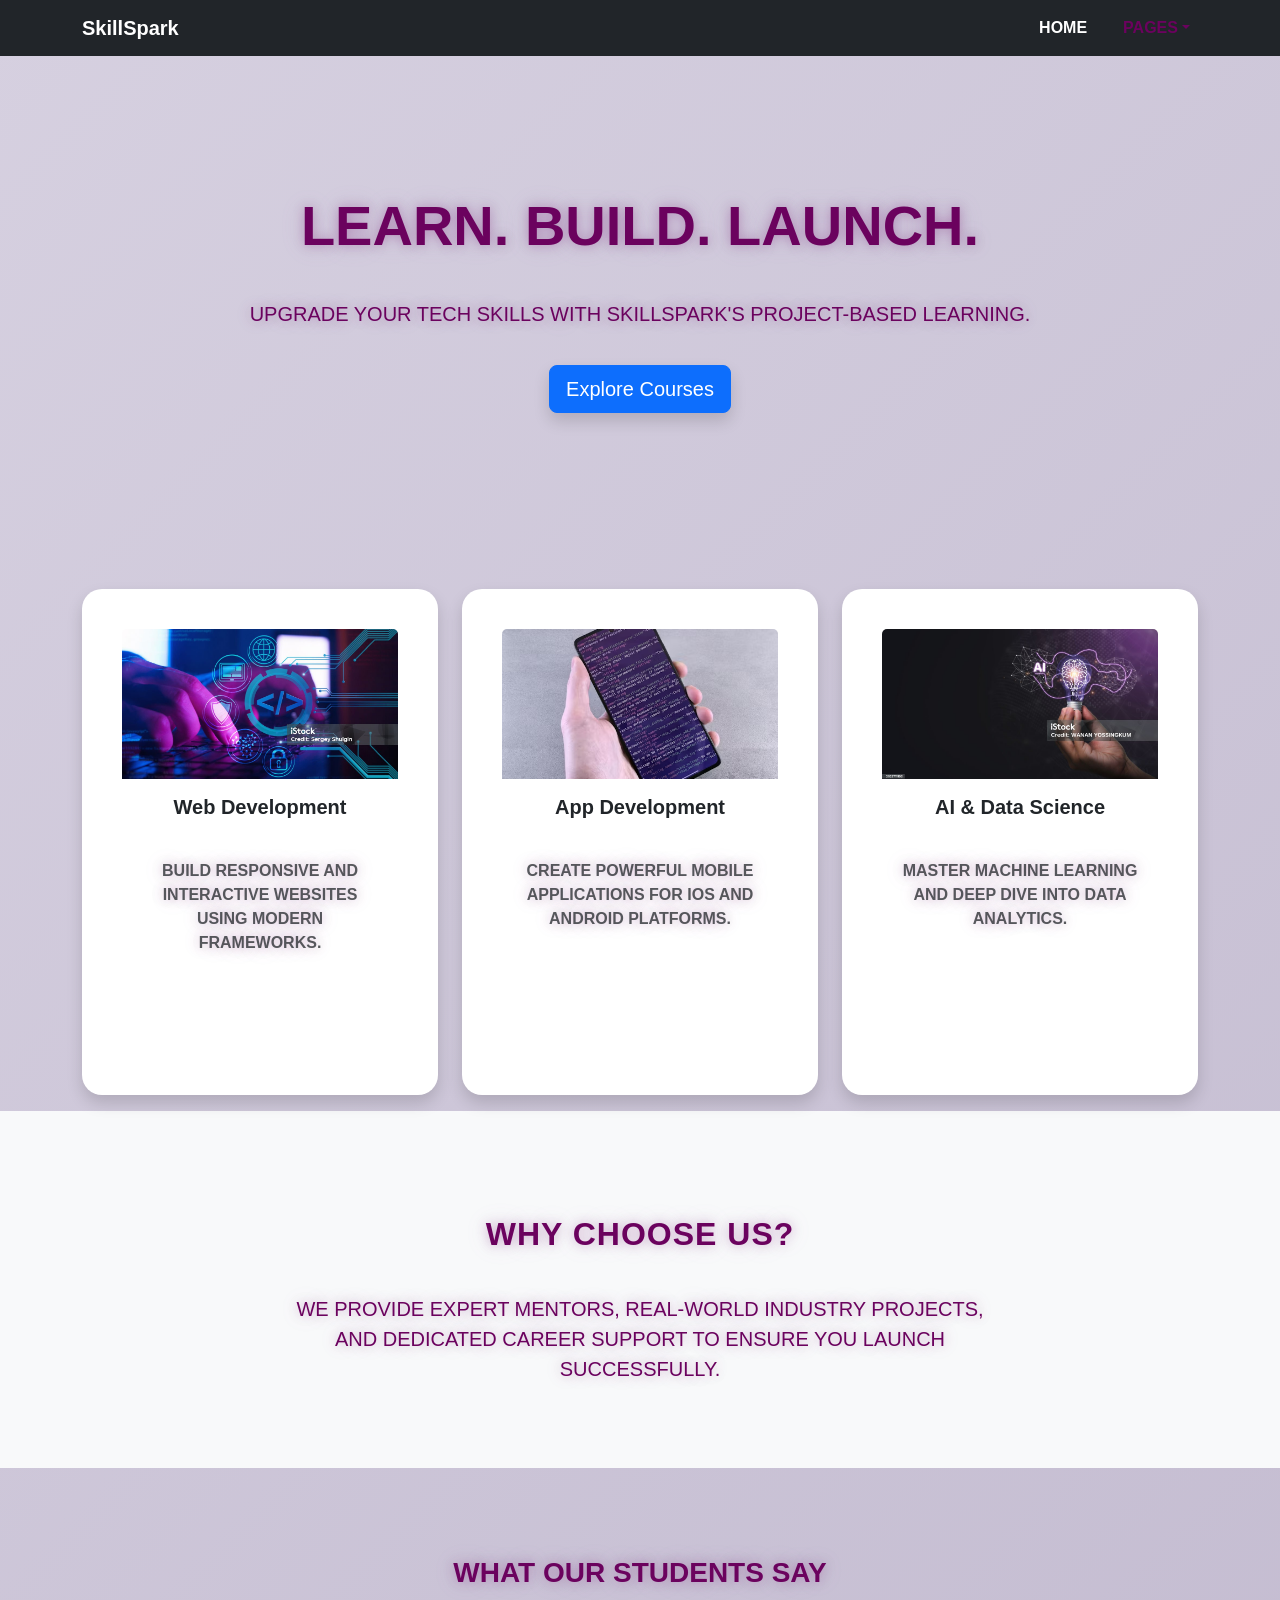
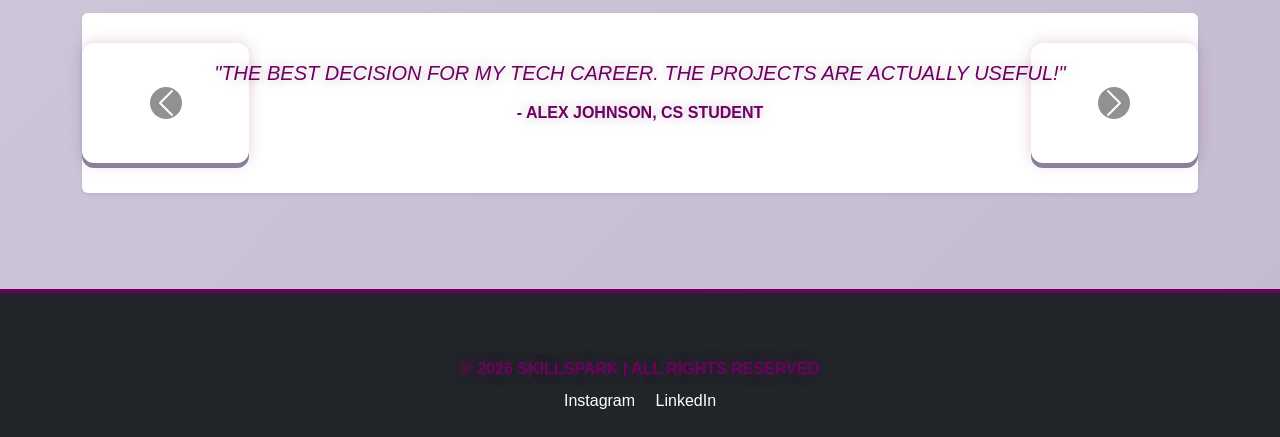
==== index.html @ 49391c9d "initial project setup" ====
<!DOCTYPE html>
<html lang="en">
<head>
    <meta charset="UTF-8">
    <meta name="viewport" content="width=device-width, initial-scale=1">
    <title>SkillSpark - Learn. Build. Launch.</title>
    <link href="https://cdn.jsdelivr.net/npm/bootstrap@5.3.2/dist/css/bootstrap.min.css" rel="stylesheet">
    <link rel="stylesheet" href="css/style.css">
</head>
<body>

    <nav class="navbar navbar-expand-lg navbar-dark bg-dark sticky-top">
        <div class="container">
            <a class="navbar-brand fw-bold" href="index.html">SkillSpark</a>
            <button class="navbar-toggler" type="button" data-bs-toggle="collapse" data-bs-target="#navmenu">
                <span class="navbar-toggler-icon"></span>
            </button>
            <div class="collapse navbar-collapse" id="navmenu">
                <ul class="navbar-nav ms-auto">
                    <li class="nav-item"><a class="nav-link active" href="index.html">Home</a></li>
                    <li class="nav-item dropdown">
                        <a class="nav-link dropdown-toggle" href="#" data-bs-toggle="dropdown">Pages</a>
                        <ul class="dropdown-menu">
                            <li><a class="dropdown-item" href="course.html">Courses</a></li>
                            <li><a class="dropdown-item" href="about.html">About Us</a></li>
                            <li><a class="dropdown-item" href="register.html">Register</a></li>
                            <li><a class="dropdown-item" href="contact.html">Contact</a></li>
                        </ul>
                    </li>
                </ul>
            </div>
        </div>
    </nav>

    <section class="hero text-center text-white d-flex align-items-center bg-gradient-custom py-5">
        <div class="container py-5">
            <h1 class="display-4 fw-bold">Learn. Build. Launch.</h1>
            <p class="lead">Upgrade your tech skills with SkillSpark's project-based learning.</p>
            <a href="course.html" class="btn btn-primary btn-lg mt-3 shadow">Explore Courses</a>
        </div>
    </section>

    <section class="container py-5">
        <div class="row g-4">
            <div class="col-sm-12 col-md-4">
                <div class="card text-center shadow h-100 border-0">
                    <img src="Assets/img 1.jpg" class="card-img-top" alt="Web Development">
                    <div class="card-body">
                        <h5 class="fw-bold">Web Development</h5>
                        <p class="text-muted">Build responsive and interactive websites using modern frameworks.</p>
                    </div>
                </div>
            </div>

            <div class="col-sm-12 col-md-4">
                <div class="card text-center shadow h-100 border-0">
                    <img src="Assets/img 2.avif" class="card-img-top" alt="App Development">
                    <div class="card-body">
                        <h5 class="fw-bold">App Development</h5>
                        <p class="text-muted">Create powerful mobile applications for iOS and Android platforms.</p>
                    </div>
                </div>
            </div>

            <div class="col-sm-12 col-md-4">
                <div class="card text-center shadow h-100 border-0">
                    <img src="Assets/img 3.jpg" class="card-img-top" alt="AI and Data Science">
                    <div class="card-body">
                        <h5 class="fw-bold">AI & Data Science</h5>
                        <p class="text-muted">Master machine learning and deep dive into data analytics.</p>
                    </div>
                </div>
            </div>
        </div>
    </section>

    <section class="bg-light py-5 text-center">
        <div class="container py-3">
            <h2 class="fw-bold mb-3">Why Choose Us?</h2>
            <p class="lead mx-auto" style="max-width: 700px;">We provide expert mentors, real-world industry projects, and dedicated career support to ensure you launch successfully.</p>
        </div>
    </section>

    <section class="container py-5">
        <h3 class="text-center mb-4">What Our Students Say</h3>
        <div id="testimonialCarousel" class="carousel slide" data-bs-ride="carousel">
            <div class="carousel-inner bg-white p-5 shadow-sm rounded text-center">
                <div class="carousel-item active">
                    <p class="fst-italic h5">"The best decision for my tech career. The projects are actually useful!"</p>
                    <p class="mt-3 fw-bold">- Alex Johnson, CS Student</p>
                </div>
                <div class="carousel-item">
                    <p class="fst-italic h5">"SkillSpark helped me build a portfolio that landed me an internship."</p>
                    <p class="mt-3 fw-bold">- Sarah Lee, App Developer</p>
                </div>
            </div>
            <button class="carousel-control-prev" type="button" data-bs-target="#testimonialCarousel" data-bs-slide="prev">
                <span class="carousel-control-prev-icon bg-dark rounded-circle"></span>
            </button>
            <button class="carousel-control-next" type="button" data-bs-target="#testimonialCarousel" data-bs-slide="next">
                <span class="carousel-control-next-icon bg-dark rounded-circle"></span>
            </button>
        </div>
    </section>

    <footer class="bg-dark text-white text-center py-4 mt-5">
        <div class="container">
            <p class="mb-2">© 2026 SkillSpark | All Rights Reserved</p>
            <div>
                <a href="#" class="text-white me-3 text-decoration-none">Instagram</a>
                <a href="#" class="text-white text-decoration-none">LinkedIn</a>
            </div>
        </div>
    </footer>

    <script src="https://cdn.jsdelivr.net/npm/bootstrap@5.3.2/dist/js/bootstrap.bundle.min.js"></script>
</body>
</html>
---- css/style.css ----
* {
    margin: 0;
    padding: 0;
    box-sizing: border-box;
    font-family: 'Inter', sans-serif;
}

/* 1. THE BACKGROUND: Your Dark Knight Slate-Purple */
body {
    background: linear-gradient(135deg, #D6D0E0 0%, #C3BBD0 100%);
    color: #1A0033; 
    min-height: 100vh;
}

/* 2. THE NAVBAR: With the new Deep Mulberry Underside */
header {
    background-color: #E2DDE9; 
    padding: 1.5rem 5%;
    display: flex;
    justify-content: space-between;
    align-items: center;
    border-bottom: 4px solid #6B025E; /* NEW PINKISH-DARK PURPLE */
    box-shadow: 0 4px 20px rgba(107, 2, 94, 0.2);
}

/* 3. NAVBAR TEXT: Deep Mulberry with Neon Glow */
header h1,h2, .logo, header a {
    color: #6B025E !important; /* THE NEW SHADE */
    text-decoration: none;
    font-weight: 900;
    text-transform: uppercase;
    letter-spacing: 1px;
    text-shadow: 0 0 10px rgba(107, 2, 94, 0.3);
}

header a:hover {
    background-color: rgba(107, 2, 94, 0.1);
    color: #8B0A7E !important; /* Slightly lighter pink-purple on hover */
    text-shadow: 0 0 15px rgba(158, 108, 194, 0.6);
}

/* 4. MAIN TITLES: Deep Mulberry Neon Glow */
h1, h2, h3, p, .section-title {
    color: #6B025E !important; /* THE NEW SHADE */
    font-weight: 900;
    text-align: center;
    margin: 40px 0 20px 0;
    text-transform: uppercase;
    /* DOUBLE NEON GLOW */
    text-shadow: 0 0 12px rgba(107, 2, 94, 0.3), 0 0 25px rgba(158, 108, 194, 0.2);
}

/* 5. THE CARDS: White with Deep Mulberry Outlines */
.card {
    background: #FFFFFF;
    border: 4px solid #6B025E; /* MATCHING NEW SHADE */
    padding: 2.5rem;
    margin: 2rem auto;
    max-width: 800px;
    border-radius: 20px;
    /* PINKISH-PURPLE SHADOW */
    box-shadow: 0 0 15px rgba(107, 2, 94, 0.15), 12px 12px 0px rgba(26, 0, 51, 0.1);
    transition: 0.3s ease;
}

.card:hover {
    border-color: #9e6cc2;
    box-shadow: 0 0 30px rgba(158, 108, 194, 0.4);
}

/* 6. THE BUTTONS: Mulberry Gradient */
button {
    background: linear-gradient(180deg, #8B0A7E 0%, #6B025E 100%);
    color: white;
    padding: 1.1rem 2.8rem;
    border: 2px solid #1A0033;
    border-radius: 12px;
    cursor: pointer;
    font-weight: 800;
    text-transform: uppercase;
    box-shadow: 0 5px 0px #1A0033, 0 0 15px rgba(107, 2, 94, 0.4); 
    display: block;
    margin: 30px auto;
    transition: all 0.1s ease;
}

button:hover {
    transform: translateY(2px);
    box-shadow: 0 3px 0px #6B025E, 0 0 20px rgba(158, 108, 194, 0.6);
}

/* 7. THE TAGLINE: Soft Neon Lavender */
.upgrade-text {
    color: #9e6cc2;
    font-size: 2.5rem;
    font-weight: 900;
    text-align: center;
    margin: 50px 0;
    text-shadow: 0 0 15px rgba(158, 108, 194, 0.5);
}

/* 8. FOOTER: Deep Mulberry Glow */
footer {
    background-color: #d6c9eb;
    color: #1A0033;
    text-align: center;
    padding: 3rem 0;
    border-top: 4px solid #6B025E;
    margin-top: 50px;
}
.card-img-top {
    height: 150px;
    object-fit: cover; /* This keeps the aspect ratio while filling the area */
}




/* Navbar Link Helpers */
.navbar-nav { display: flex; list-style: none; gap: 20px; }
.nav-link { color: #6B025E; font-weight: 900; text-transform: uppercase; text-decoration: none; }
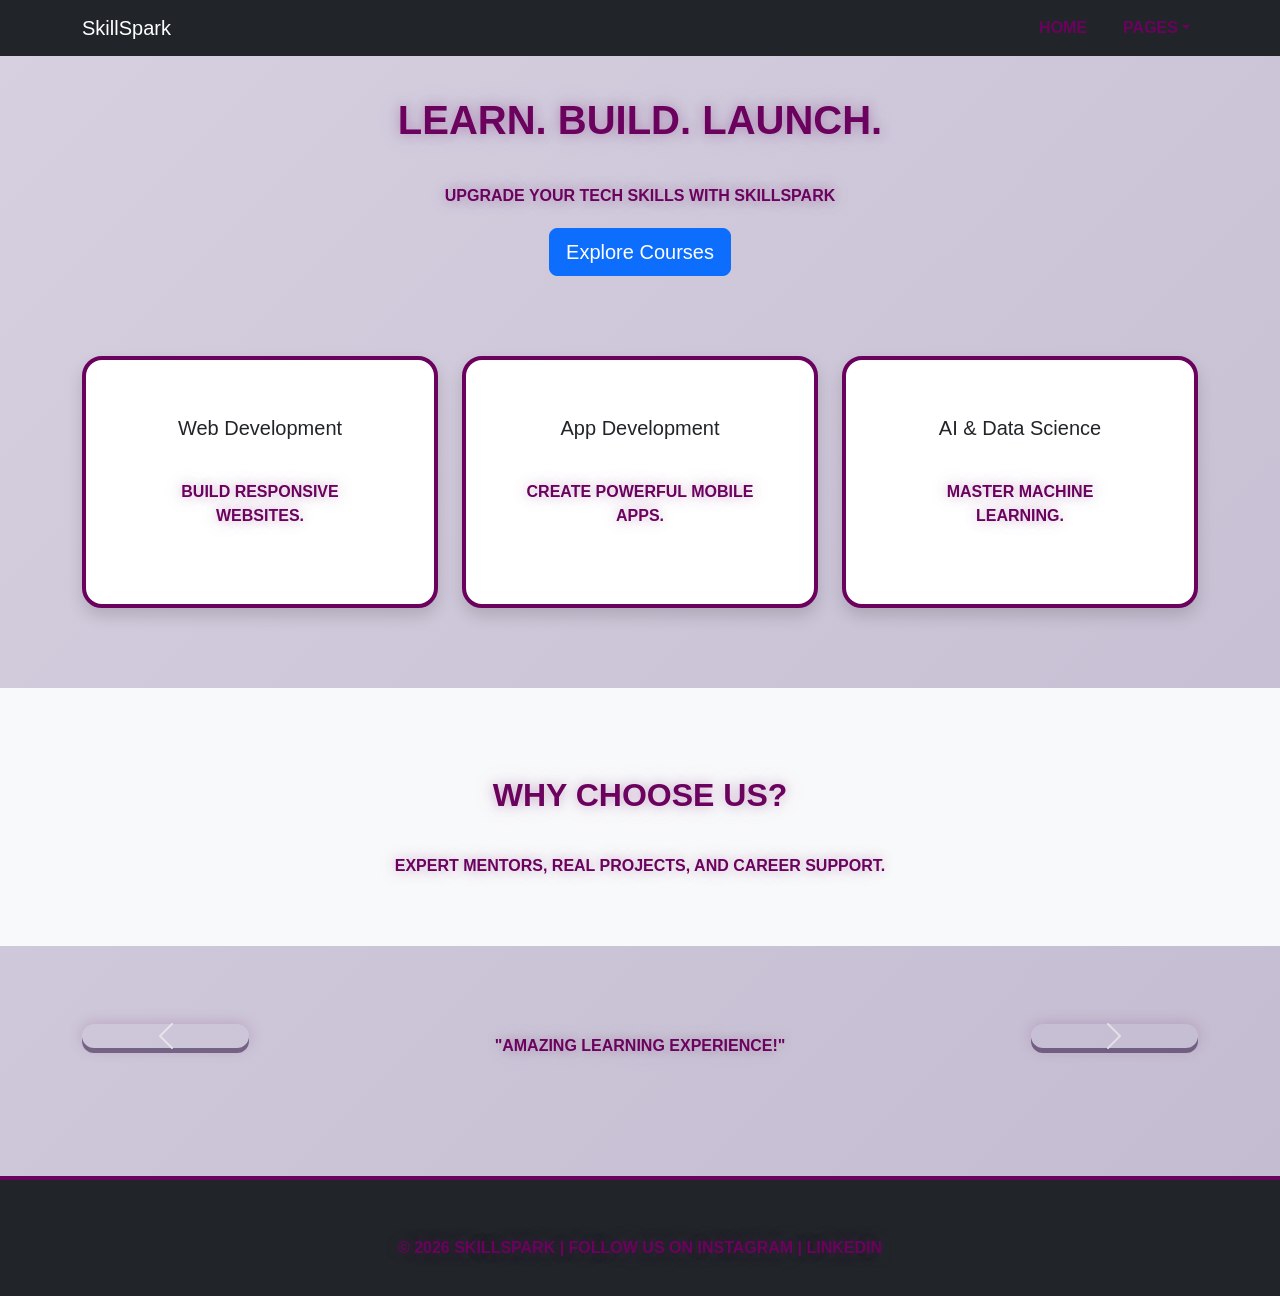
==== commit b7e71dd6: "Added Bootstrap CDN" ====
--- a/index.html
+++ b/index.html
@@ -1,118 +1,106 @@
 <!DOCTYPE html>
 <html lang="en">
 <head>
-    <meta charset="UTF-8">
-    <meta name="viewport" content="width=device-width, initial-scale=1">
-    <title>SkillSpark - Learn. Build. Launch.</title>
-    <link href="https://cdn.jsdelivr.net/npm/bootstrap@5.3.2/dist/css/bootstrap.min.css" rel="stylesheet">
-    <link rel="stylesheet" href="css/style.css">
+<meta charset="UTF-8">
+<meta name="viewport" content="width=device-width, initial-scale=1">
+<title>SkillSpark - Learn. Build. Launch.</title>
+<link href="https://cdn.jsdelivr.net/npm/bootstrap@5.3.2/dist/css/bootstrap.min.css" rel="stylesheet">
+<link rel="stylesheet" href="css/style.css">
 </head>
 <body>
 
-    <nav class="navbar navbar-expand-lg navbar-dark bg-dark sticky-top">
-        <div class="container">
-            <a class="navbar-brand fw-bold" href="index.html">SkillSpark</a>
-            <button class="navbar-toggler" type="button" data-bs-toggle="collapse" data-bs-target="#navmenu">
-                <span class="navbar-toggler-icon"></span>
-            </button>
-            <div class="collapse navbar-collapse" id="navmenu">
-                <ul class="navbar-nav ms-auto">
-                    <li class="nav-item"><a class="nav-link active" href="index.html">Home</a></li>
-                    <li class="nav-item dropdown">
-                        <a class="nav-link dropdown-toggle" href="#" data-bs-toggle="dropdown">Pages</a>
-                        <ul class="dropdown-menu">
-                            <li><a class="dropdown-item" href="course.html">Courses</a></li>
-                            <li><a class="dropdown-item" href="about.html">About Us</a></li>
-                            <li><a class="dropdown-item" href="register.html">Register</a></li>
-                            <li><a class="dropdown-item" href="contact.html">Contact</a></li>
-                        </ul>
-                    </li>
-                </ul>
-            </div>
-        </div>
-    </nav>
+<nav class="navbar navbar-expand-lg navbar-dark bg-dark">
+<div class="container">
+<a class="navbar-brand" href="index.html">SkillSpark</a>
+<button class="navbar-toggler" type="button" data-bs-toggle="collapse" data-bs-target="#navmenu">
+<span class="navbar-toggler-icon"></span>
+</button>
+<div class="collapse navbar-collapse" id="navmenu">
+<ul class="navbar-nav ms-auto">
+<li class="nav-item"><a class="nav-link" href="index.html">Home</a></li>
+<li class="nav-item dropdown">
+<a class="nav-link dropdown-toggle" href="#" data-bs-toggle="dropdown">Pages</a>
+<ul class="dropdown-menu">
+<li><a class="dropdown-item" href="courses.html">Courses</a></li>
+<li><a class="dropdown-item" href="about.html">About</a></li>
+<li><a class="dropdown-item" href="register.html">Register</a></li>
+<li><a class="dropdown-item" href="contact.html">Contact</a></li>
+</ul>
+</li>
+</ul>
+</div>
+</div>
+</nav>
 
-    <section class="hero text-center text-white d-flex align-items-center bg-gradient-custom py-5">
-        <div class="container py-5">
-            <h1 class="display-4 fw-bold">Learn. Build. Launch.</h1>
-            <p class="lead">Upgrade your tech skills with SkillSpark's project-based learning.</p>
-            <a href="course.html" class="btn btn-primary btn-lg mt-3 shadow">Explore Courses</a>
-        </div>
-    </section>
+<section class="hero text-center text-white d-flex align-items-center">
+<div class="container">
+<h1>Learn. Build. Launch.</h1>
+<p>Upgrade your tech skills with SkillSpark</p>
+<a href="courses.html" class="btn btn-primary btn-lg">Explore Courses</a>
+</div>
+</section>
 
-    <section class="container py-5">
-        <div class="row g-4">
-            <div class="col-sm-12 col-md-4">
-                <div class="card text-center shadow h-100 border-0">
-                    <img src="Assets/img 1.jpg" class="card-img-top" alt="Web Development">
-                    <div class="card-body">
-                        <h5 class="fw-bold">Web Development</h5>
-                        <p class="text-muted">Build responsive and interactive websites using modern frameworks.</p>
-                    </div>
-                </div>
-            </div>
+<section class="container py-5">
+<div class="row">
+<div class="col-sm-12 col-md-4 col-lg-4">
+<div class="card text-center shadow">
+<div class="card-body">
+<h5>Web Development</h5>
+<p>Build responsive websites.</p>
+</div>
+</div>
+</div>
 
-            <div class="col-sm-12 col-md-4">
-                <div class="card text-center shadow h-100 border-0">
-                    <img src="Assets/img 2.avif" class="card-img-top" alt="App Development">
-                    <div class="card-body">
-                        <h5 class="fw-bold">App Development</h5>
-                        <p class="text-muted">Create powerful mobile applications for iOS and Android platforms.</p>
-                    </div>
-                </div>
-            </div>
+<div class="col-sm-12 col-md-4 col-lg-4">
+<div class="card text-center shadow">
+<div class="card-body">
+<h5>App Development</h5>
+<p>Create powerful mobile apps.</p>
+</div>
+</div>
+</div>
 
-            <div class="col-sm-12 col-md-4">
-                <div class="card text-center shadow h-100 border-0">
-                    <img src="Assets/img 3.jpg" class="card-img-top" alt="AI and Data Science">
-                    <div class="card-body">
-                        <h5 class="fw-bold">AI & Data Science</h5>
-                        <p class="text-muted">Master machine learning and deep dive into data analytics.</p>
-                    </div>
-                </div>
-            </div>
-        </div>
-    </section>
+<div class="col-sm-12 col-md-4 col-lg-4">
+<div class="card text-center shadow">
+<div class="card-body">
+<h5>AI & Data Science</h5>
+<p>Master machine learning.</p>
+</div>
+</div>
+</div>
+</div>
+</section>
 
-    <section class="bg-light py-5 text-center">
-        <div class="container py-3">
-            <h2 class="fw-bold mb-3">Why Choose Us?</h2>
-            <p class="lead mx-auto" style="max-width: 700px;">We provide expert mentors, real-world industry projects, and dedicated career support to ensure you launch successfully.</p>
-        </div>
-    </section>
+<section class="bg-light py-5 text-center">
+<div class="container">
+<h2>Why Choose Us?</h2>
+<p>Expert mentors, real projects, and career support.</p>
+</div>
+</section>
 
-    <section class="container py-5">
-        <h3 class="text-center mb-4">What Our Students Say</h3>
-        <div id="testimonialCarousel" class="carousel slide" data-bs-ride="carousel">
-            <div class="carousel-inner bg-white p-5 shadow-sm rounded text-center">
-                <div class="carousel-item active">
-                    <p class="fst-italic h5">"The best decision for my tech career. The projects are actually useful!"</p>
-                    <p class="mt-3 fw-bold">- Alex Johnson, CS Student</p>
-                </div>
-                <div class="carousel-item">
-                    <p class="fst-italic h5">"SkillSpark helped me build a portfolio that landed me an internship."</p>
-                    <p class="mt-3 fw-bold">- Sarah Lee, App Developer</p>
-                </div>
-            </div>
-            <button class="carousel-control-prev" type="button" data-bs-target="#testimonialCarousel" data-bs-slide="prev">
-                <span class="carousel-control-prev-icon bg-dark rounded-circle"></span>
-            </button>
-            <button class="carousel-control-next" type="button" data-bs-target="#testimonialCarousel" data-bs-slide="next">
-                <span class="carousel-control-next-icon bg-dark rounded-circle"></span>
-            </button>
-        </div>
-    </section>
+<section class="container py-5">
+<div id="carouselExample" class="carousel slide" data-bs-ride="carousel">
+<div class="carousel-inner">
+<div class="carousel-item active">
+<p class="text-center">"Amazing learning experience!"</p>
+</div>
+<div class="carousel-item">
+<p class="text-center">"Helped me land an internship."</p>
+</div>
+</div>
+<button class="carousel-control-prev" type="button" data-bs-target="#carouselExample" data-bs-slide="prev">
+<span class="carousel-control-prev-icon"></span>
+</button>
+<button class="carousel-control-next" type="button" data-bs-target="#carouselExample" data-bs-slide="next">
+<span class="carousel-control-next-icon"></span>
+</button>
+</div>
+</section>
 
-    <footer class="bg-dark text-white text-center py-4 mt-5">
-        <div class="container">
-            <p class="mb-2">© 2026 SkillSpark | All Rights Reserved</p>
-            <div>
-                <a href="#" class="text-white me-3 text-decoration-none">Instagram</a>
-                <a href="#" class="text-white text-decoration-none">LinkedIn</a>
-            </div>
-        </div>
-    </footer>
+<footer class="bg-dark text-white text-center p-3">
+<p>© 2026 SkillSpark | Follow us on Instagram | LinkedIn</p>
+</footer>
 
-    <script src="https://cdn.jsdelivr.net/npm/bootstrap@5.3.2/dist/js/bootstrap.bundle.min.js"></script>
+<script src="https://cdn.jsdelivr.net/npm/bootstrap@5.3.2/dist/js/bootstrap.bundle.min.js"></script>
 </body>
 </html>
--- a/css/style.css
+++ b/css/style.css
@@ -24,7 +24,7 @@
 }
 
 /* 3. NAVBAR TEXT: Deep Mulberry with Neon Glow */
-header h1,h2, .logo, header a {
+header h1, .logo, header a {
     color: #6B025E !important; /* THE NEW SHADE */
     text-decoration: none;
     font-weight: 900;
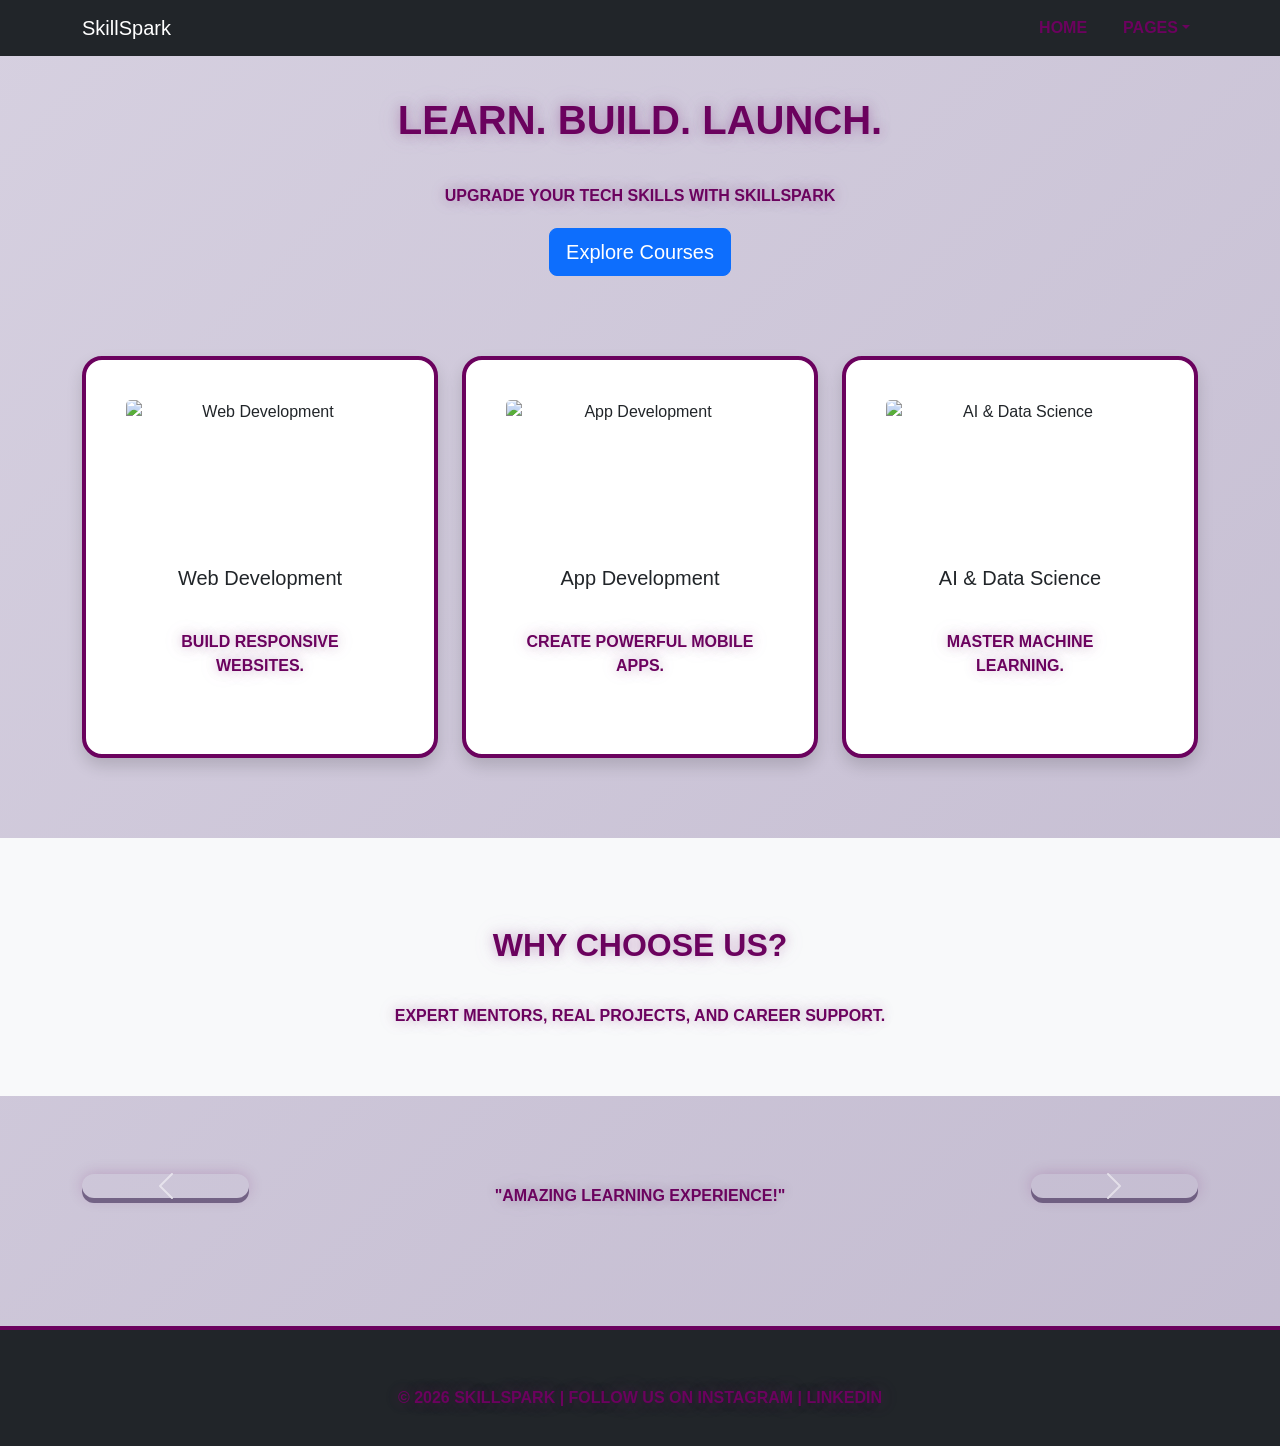
==== commit 7ceb60eb: "used external css" ====
--- a/index.html
+++ b/index.html
@@ -10,95 +10,98 @@
 <body>
 
 <nav class="navbar navbar-expand-lg navbar-dark bg-dark">
-<div class="container">
-<a class="navbar-brand" href="index.html">SkillSpark</a>
-<button class="navbar-toggler" type="button" data-bs-toggle="collapse" data-bs-target="#navmenu">
-<span class="navbar-toggler-icon"></span>
-</button>
-<div class="collapse navbar-collapse" id="navmenu">
-<ul class="navbar-nav ms-auto">
-<li class="nav-item"><a class="nav-link" href="index.html">Home</a></li>
-<li class="nav-item dropdown">
-<a class="nav-link dropdown-toggle" href="#" data-bs-toggle="dropdown">Pages</a>
-<ul class="dropdown-menu">
-<li><a class="dropdown-item" href="courses.html">Courses</a></li>
-<li><a class="dropdown-item" href="about.html">About</a></li>
-<li><a class="dropdown-item" href="register.html">Register</a></li>
-<li><a class="dropdown-item" href="contact.html">Contact</a></li>
-</ul>
-</li>
-</ul>
-</div>
-</div>
+  <div class="container">
+    <a class="navbar-brand" href="index.html">SkillSpark</a>
+    <button class="navbar-toggler" type="button" data-bs-toggle="collapse" data-bs-target="#navmenu">
+      <span class="navbar-toggler-icon"></span>
+    </button>
+    <div class="collapse navbar-collapse" id="navmenu">
+      <ul class="navbar-nav ms-auto">
+        <li class="nav-item"><a class="nav-link" href="index.html">Home</a></li>
+        <li class="nav-item dropdown">
+          <a class="nav-link dropdown-toggle" href="#" data-bs-toggle="dropdown">Pages</a>
+          <ul class="dropdown-menu">
+            <li><a class="dropdown-item" href="course.html">Courses</a></li>
+            <li><a class="dropdown-item" href="about.html">About</a></li>
+            <li><a class="dropdown-item" href="register.html">Register</a></li>
+            <li><a class="dropdown-item" href="contact.html">Contact</a></li>
+          </ul>
+        </li>
+      </ul>
+    </div>
+  </div>
 </nav>
 
 <section class="hero text-center text-white d-flex align-items-center">
-<div class="container">
-<h1>Learn. Build. Launch.</h1>
-<p>Upgrade your tech skills with SkillSpark</p>
-<a href="courses.html" class="btn btn-primary btn-lg">Explore Courses</a>
-</div>
+  <div class="container">
+    <h1>Learn. Build. Launch.</h1>
+    <p>Upgrade your tech skills with SkillSpark</p>
+    <a href="course.html" class="btn btn-primary btn-lg">Explore Courses</a>
+  </div>
 </section>
 
 <section class="container py-5">
-<div class="row">
-<div class="col-sm-12 col-md-4 col-lg-4">
-<div class="card text-center shadow">
-<div class="card-body">
-<h5>Web Development</h5>
-<p>Build responsive websites.</p>
-</div>
-</div>
-</div>
+  <div class="row">
+    <div class="col-sm-12 col-md-4 col-lg-4">
+      <div class="card text-center shadow">
+        <img src="images/web-dev.jpg" class="card-img-top" alt="Web Development">
+        <div class="card-body">
+          <h5>Web Development</h5>
+          <p>Build responsive websites.</p>
+        </div>
+      </div>
+    </div>
 
-<div class="col-sm-12 col-md-4 col-lg-4">
-<div class="card text-center shadow">
-<div class="card-body">
-<h5>App Development</h5>
-<p>Create powerful mobile apps.</p>
-</div>
-</div>
-</div>
+    <div class="col-sm-12 col-md-4 col-lg-4">
+      <div class="card text-center shadow">
+        <img src="images/app-dev.jpg" class="card-img-top" alt="App Development">
+        <div class="card-body">
+          <h5>App Development</h5>
+          <p>Create powerful mobile apps.</p>
+        </div>
+      </div>
+    </div>
 
-<div class="col-sm-12 col-md-4 col-lg-4">
-<div class="card text-center shadow">
-<div class="card-body">
-<h5>AI & Data Science</h5>
-<p>Master machine learning.</p>
-</div>
-</div>
-</div>
-</div>
+    <div class="col-sm-12 col-md-4 col-lg-4">
+      <div class="card text-center shadow">
+        <img src="images/ai-data.jpg" class="card-img-top" alt="AI & Data Science">
+        <div class="card-body">
+          <h5>AI & Data Science</h5>
+          <p>Master machine learning.</p>
+        </div>
+      </div>
+    </div>
+  </div>
 </section>
 
 <section class="bg-light py-5 text-center">
-<div class="container">
-<h2>Why Choose Us?</h2>
-<p>Expert mentors, real projects, and career support.</p>
-</div>
+  <div class="container">
+    <h2>Why Choose Us?</h2>
+    <p>Expert mentors, real projects, and career support.</p>
+  </div>
 </section>
 
 <section class="container py-5">
-<div id="carouselExample" class="carousel slide" data-bs-ride="carousel">
-<div class="carousel-inner">
-<div class="carousel-item active">
-<p class="text-center">"Amazing learning experience!"</p>
-</div>
-<div class="carousel-item">
-<p class="text-center">"Helped me land an internship."</p>
-</div>
-</div>
-<button class="carousel-control-prev" type="button" data-bs-target="#carouselExample" data-bs-slide="prev">
-<span class="carousel-control-prev-icon"></span>
-</button>
-<button class="carousel-control-next" type="button" data-bs-target="#carouselExample" data-bs-slide="next">
-<span class="carousel-control-next-icon"></span>
-</button>
-</div>
+  <div id="carouselExample" class="carousel slide" data-bs-ride="carousel">
+    <div class="carousel-inner">
+      <div class="carousel-item active">
+        <p class="text-center">"Amazing learning experience!"</p>
+      </div>
+      <div class="carousel-item">
+        <p class="text-center">"Helped me land an internship."</p>
+      </div>
+    </div>
+    <button class="carousel-control-prev" type="button" data-bs-target="#carouselExample" data-bs-slide="prev">
+      <span class="carousel-control-prev-icon"></span>
+    </button>
+    <button class="carousel-control-next" type="button" data-bs-target="#carouselExample" data-bs-slide="next">
+      <span class="carousel-control-next-icon"></span>
+    </button>
+  </div>
 </section>
 
 <footer class="bg-dark text-white text-center p-3">
-<p>© 2026 SkillSpark | Follow us on Instagram | LinkedIn</p>
+  <p>© 2026 SkillSpark | Follow us on Instagram | LinkedIn</p>
 </footer>
 
 <script src="https://cdn.jsdelivr.net/npm/bootstrap@5.3.2/dist/js/bootstrap.bundle.min.js"></script>
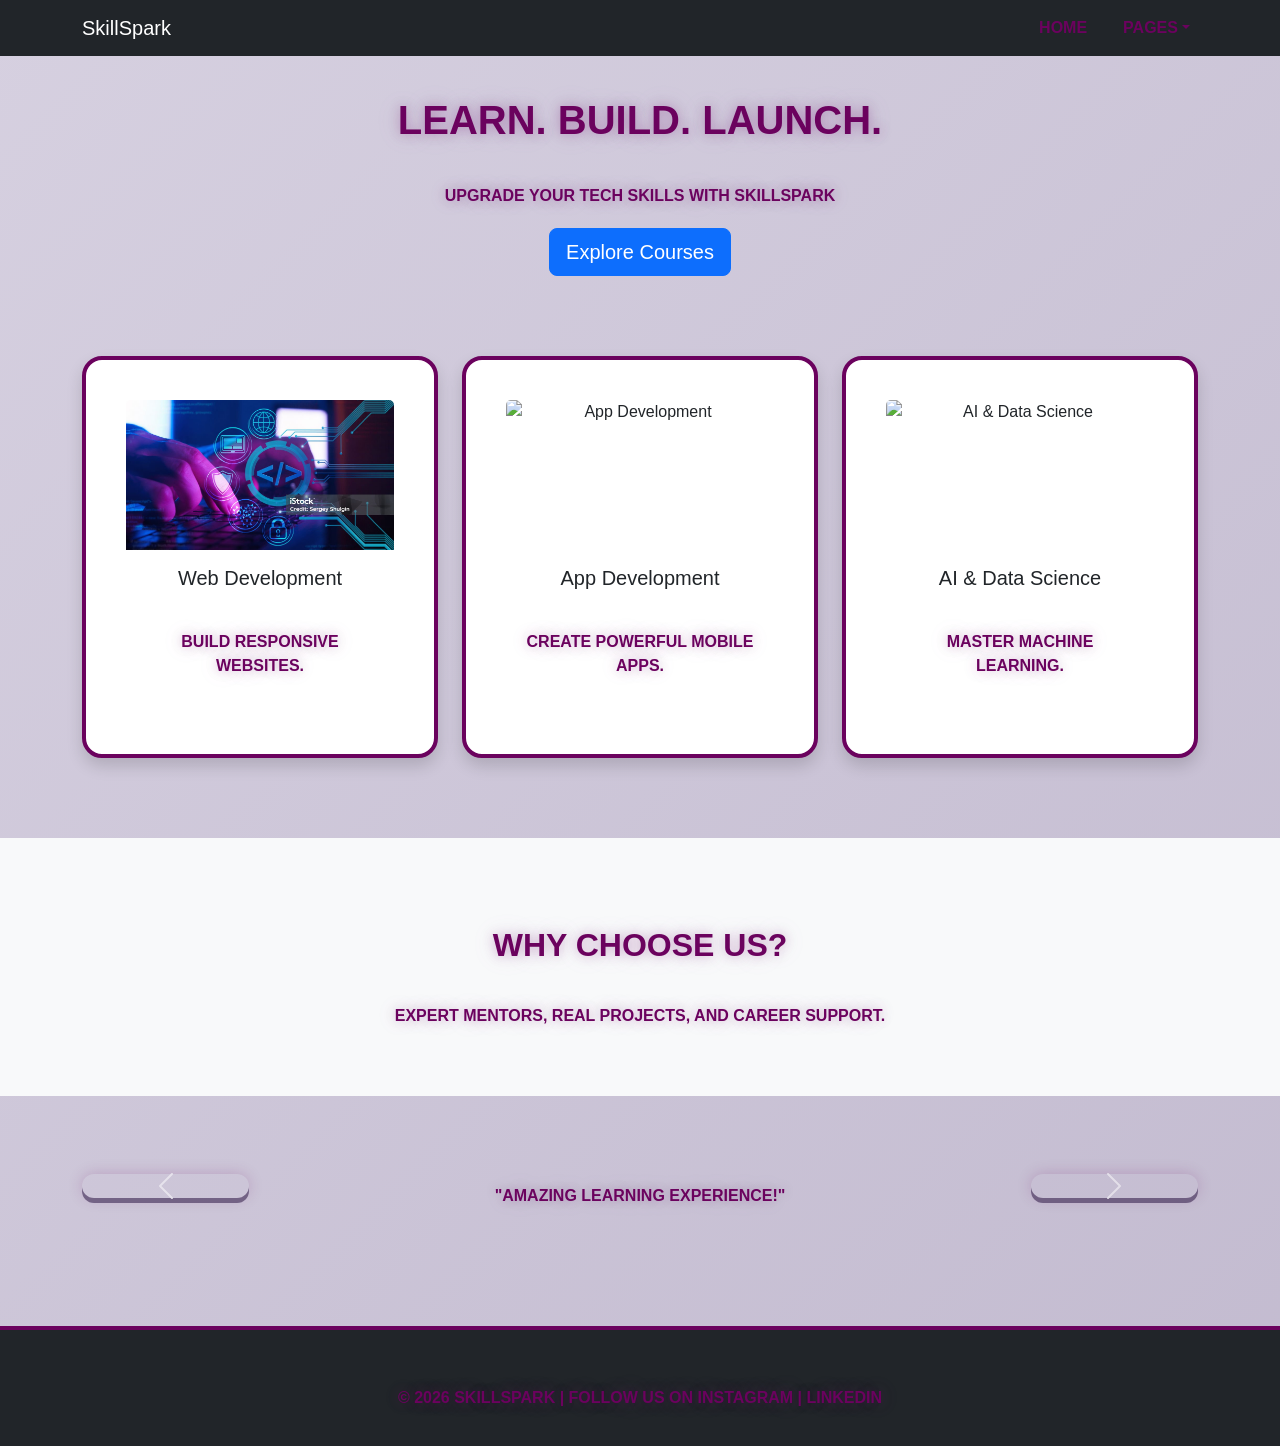
==== commit 1109e710: "Added dropdown menu" ====
--- a/index.html
+++ b/index.html
@@ -44,7 +44,7 @@
   <div class="row">
     <div class="col-sm-12 col-md-4 col-lg-4">
       <div class="card text-center shadow">
-        <img src="images/web-dev.jpg" class="card-img-top" alt="Web Development">
+        <img src="Assets/img 1.jpg" class="card-img-top" alt="Web Development">
         <div class="card-body">
           <h5>Web Development</h5>
           <p>Build responsive websites.</p>
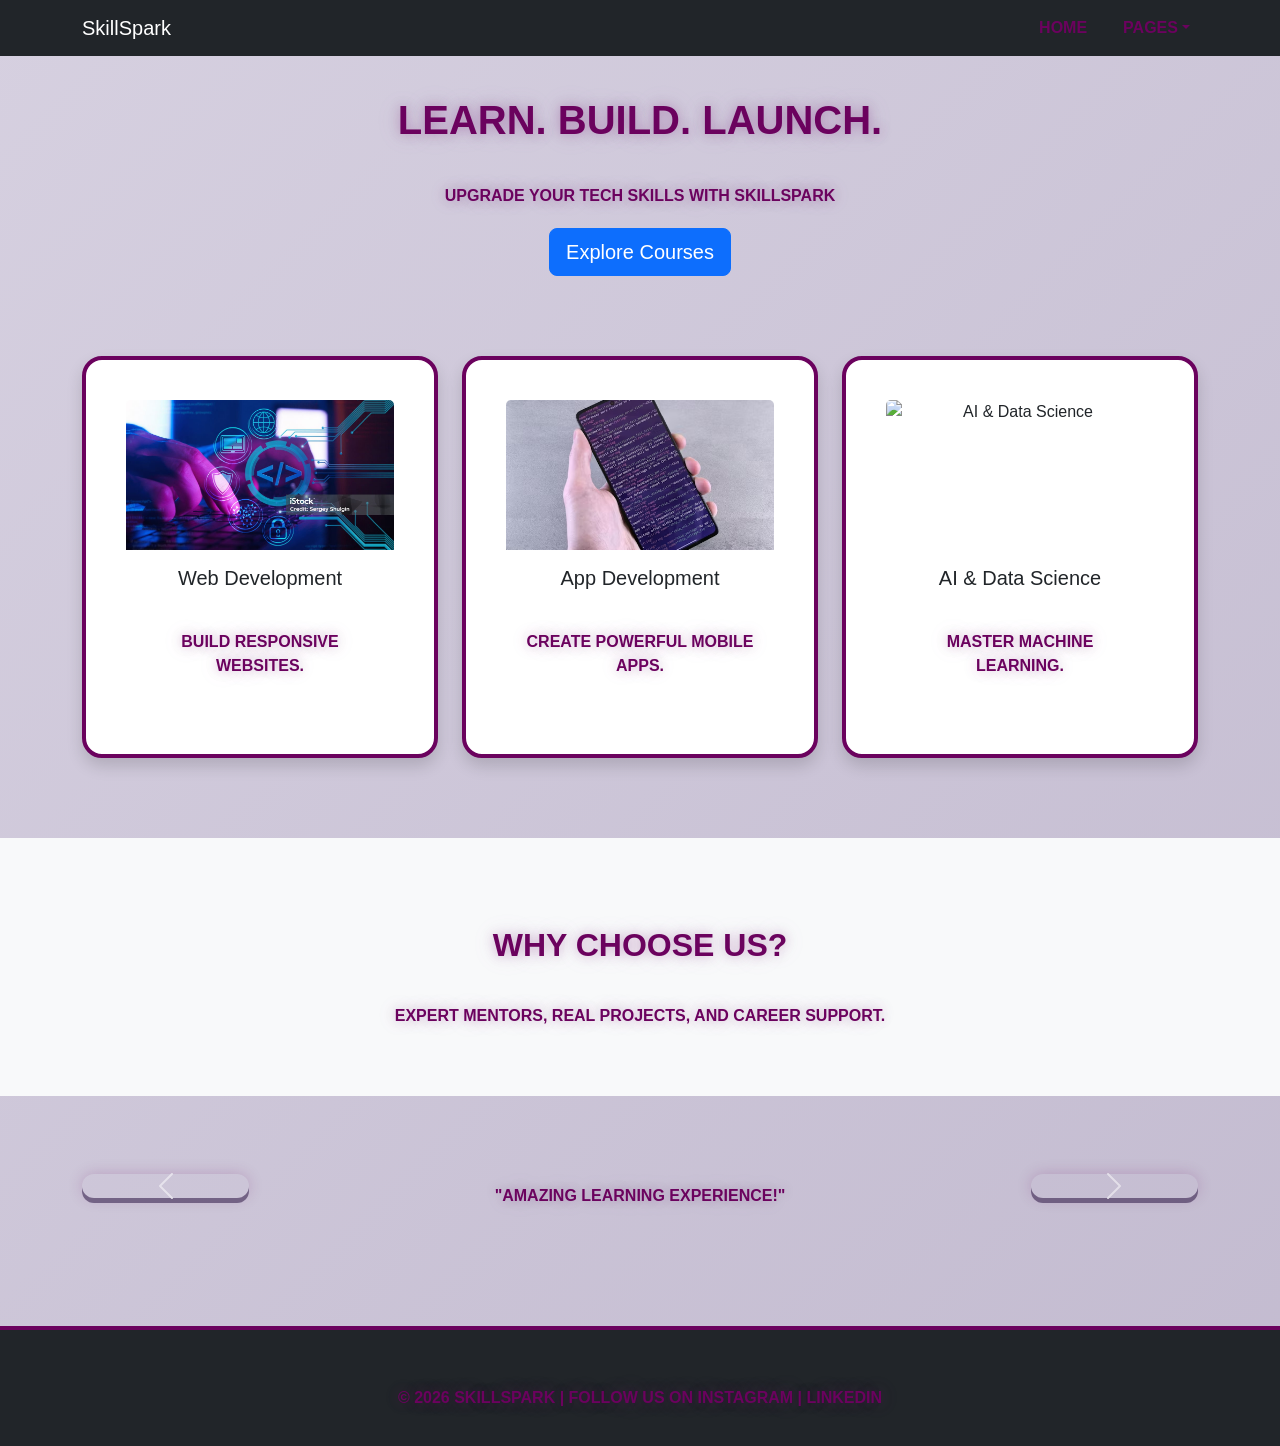
==== commit 5edfbb83: "Added Hero section" ====
--- a/index.html
+++ b/index.html
@@ -54,7 +54,7 @@
 
     <div class="col-sm-12 col-md-4 col-lg-4">
       <div class="card text-center shadow">
-        <img src="images/app-dev.jpg" class="card-img-top" alt="App Development">
+        <img src="Assets/img 2.avif" class="card-img-top" alt="App Development">
         <div class="card-body">
           <h5>App Development</h5>
           <p>Create powerful mobile apps.</p>
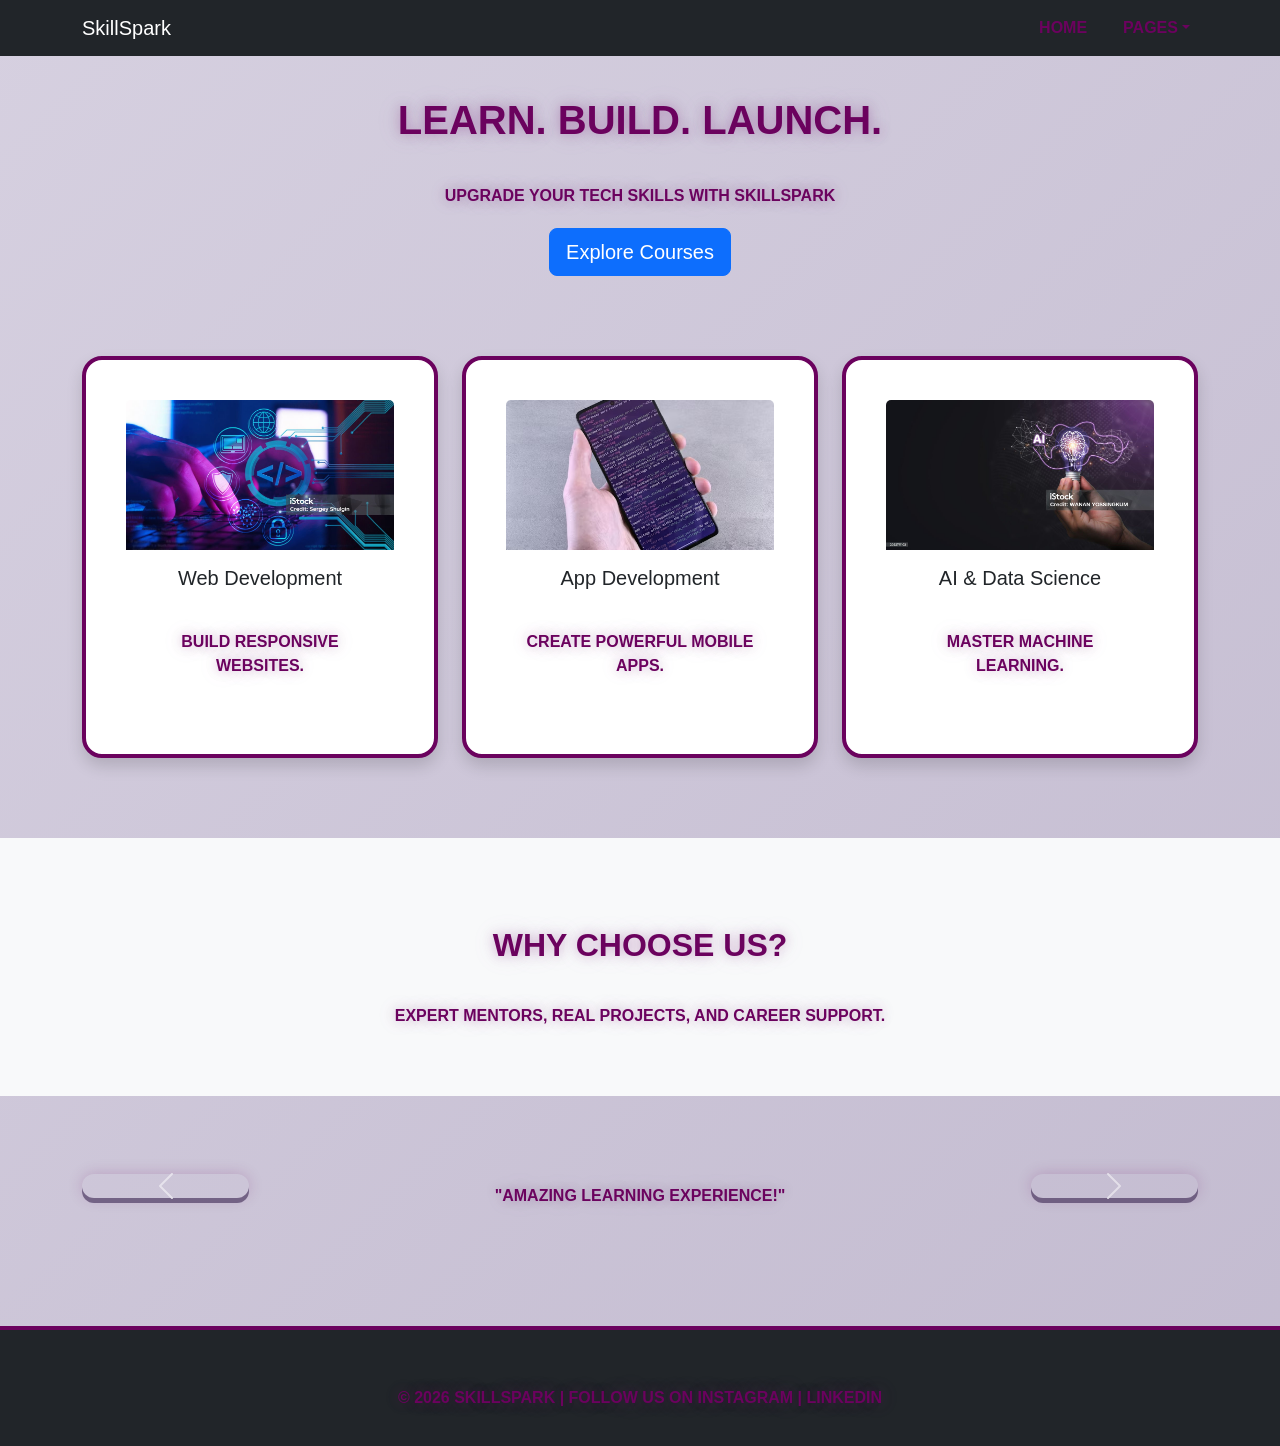
==== commit d95cf902: "Added cards in Index ad courses page" ====
--- a/index.html
+++ b/index.html
@@ -64,7 +64,7 @@
 
     <div class="col-sm-12 col-md-4 col-lg-4">
       <div class="card text-center shadow">
-        <img src="images/ai-data.jpg" class="card-img-top" alt="AI & Data Science">
+        <img src="Assets/img 3.jpg" class="card-img-top" alt="AI & Data Science">
         <div class="card-body">
           <h5>AI & Data Science</h5>
           <p>Master machine learning.</p>
